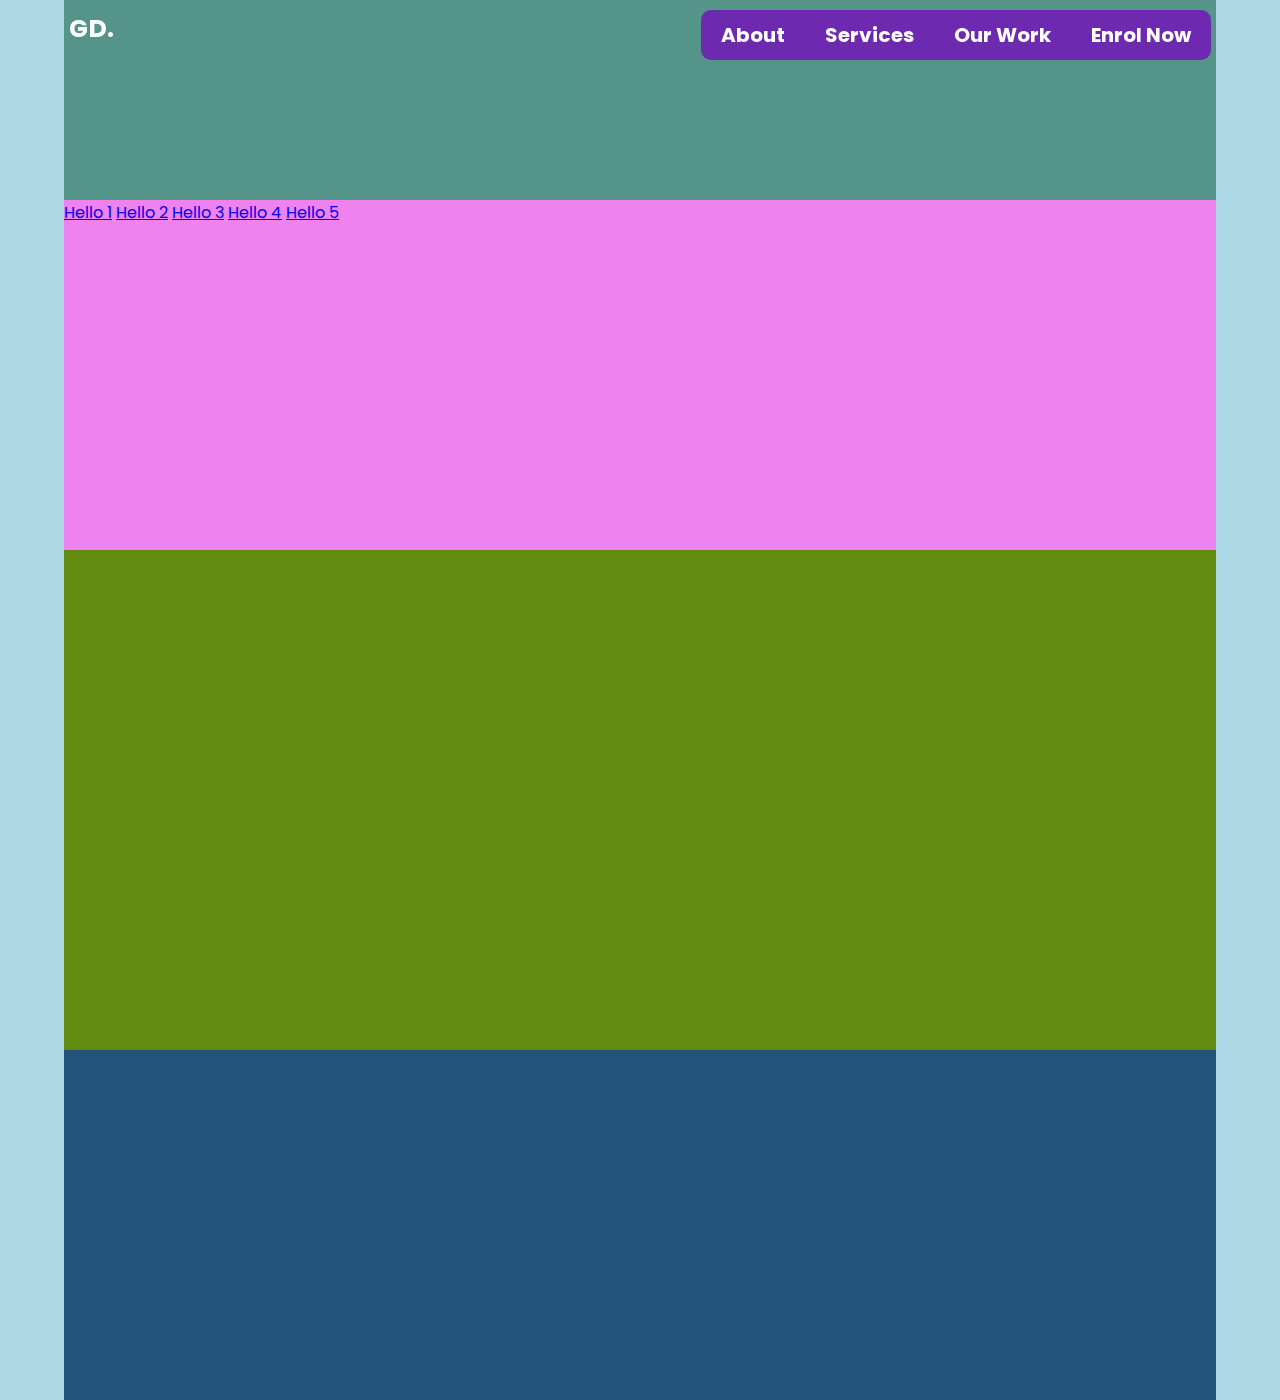
==== index.html @ 80cbcadd "menu comleted in mobile first approach" ====
<!DOCTYPE html>
<html lang="en">

<head>
    <meta charset="UTF-8">
    <meta name="viewport" content="width=device-width, initial-scale=1.0">
    <title>Mobile menubar</title>
    <link rel="stylesheet" href="https://cdnjs.cloudflare.com/ajax/libs/font-awesome/6.5.0/css/all.min.css"
        integrity="sha512-Avb2QiuDEEvB4bZJYdft2mNjVShBftLdPG8FJ0V7irTLQ8Uo0qcPxh4Plq7G5tGm0rU+1SPhVotteLpBERwTkw=="
        crossorigin="anonymous" referrerpolicy="no-referrer" />
    <link rel="preconnect" href="https://fonts.googleapis.com">
    <link rel="preconnect" href="https://fonts.gstatic.com" crossorigin>
    <link href="https://fonts.googleapis.com/css2?family=Poppins:wght@400;700&family=Raleway:wght@400;900&display=swap"
        rel="stylesheet">
    <link rel="stylesheet" href="asset/css/style.css">
</head>

<body>

    <section class="header">
        <div class="wrappar">

            <!-- desktop menu -->
            <nav class="desktop-menu ">
                <p>GD.</p>

                <ul>
                    <li><a href="#">About</a></li>
                    <li><a href="#">Services</a></li>
                    <li><a href="#">Our Work</a></li>
                    <li><a href="#">Enrol Now</a></li>
                </ul>
            </nav>

            <!-- mobile menu -->
            <nav class="mobile-menu">

                <div class="menu-wrappar">
                    <p>GD.</p>
                    <i id="hamburger" class="fa-solid fa-bars"></i>
                </div>

                <ul class="ul-list">
                    <li><i id="close" class="fa-solid fa-xmark"></i></li>
                    <li><a href="#">About</a></li>
                    <li><a href="#">Services</a></li>
                    <li><a href="#">Our Work</a></li>
                    <li><a href="#">Enrol Now</a></li>
                </ul>

            </nav>
            <!-- mobile menu end-->



        </div>
    </section>
    <section class="hero">
        <div class="wrappar">

            <a href="#">Hello 1</a>
            <a href="#">Hello 2</a>
            <a href="#">Hello 3</a>
            <a href="#">Hello 4</a>
            <a href="#">Hello 5</a>

        </div>
    </section>
    <section class="content">
        <div class="wrappar">

        </div>
    </section>
    <section class="footer">
        <div class="wrappar">

        </div>
    </section>

    <script src="asset/js/main.js"></script>
</body>

</html>
---- asset/css/style.css ----
:root {
    --black-color: #070917;
    --tomato-color: #DA722C;
    --light-green-color: #057ADA;
    --smoky-white-color: #E8F7FB;
    --dark-green-color: #023047;
    --light-gray-color: #6F7DFB;
}

*,
*::after,
*::before {
    margin: 0;
    padding: 0;
    box-sizing: border-box;
}


body {
    background: lightblue;
    font-family: 'Poppins', sans-serif;
}

.wrappar {
    height: 200px;
    width: 90%;
    max-width: 1200px;
    margin: 0 auto;
}

.header .wrappar {
    background-color: rgb(84, 148, 137);
}

/* mobile menubar start */

.header .mobile-menu .menu-wrappar {
    display: flex;
    align-items: center;
    justify-content: space-between;
    padding: 0.625rem;
    background-color: black;
    color: #fff;
    margin-top: 0px;

    position: fixed;
    top: 0;
    width: 90%;

    transition: all .5s ease;
    margin-top: 7px;
}

.header .mobile-menu .menu-wrappar.scroll {
    padding: 1.563rem;
    margin-top: 0;
}

.header .mobile-menu .menu-wrappar p {
    color: #FFF;
    font-family: 'Raleway', sans-serif;
    font-size: 2.25rem;
    font-weight: 900;
}

.header .mobile-menu .menu-wrappar i {
    font-size: 2.25rem;
}

.header .mobile-menu .ul-list {
    display: flex;
    flex-direction: column;
    gap: 1.5em;
    list-style: none;
    align-items: center;
    position: absolute;
    width: 100%;
    height: 100vh;
    background: var(--black-color);
    top: 0px;
    padding-top: 30px;
    left: -100%;
    font-size: 1.5rem;
    z-index: 101;
    transition: all .5s linear;
}

.header .mobile-menu .ul-list a {
    text-decoration: none;
    display: inline-block;
    color: #FFF;
    font-weight: bold;
}

.header .mobile-menu .ul-list li:first-child {
    width: 100%;
    color: #FFF;
    font-size: 2.18rem;
    text-align: end;
    padding-right: 1.5em;
    margin-bottom: 2.5em;
}

.header .mobile-menu .ul-list li:last-child {
    background-color: var(--tomato-color);
    padding: 0.75em 1.4em;
    border-radius: 1.5em;
}

/* mobile menubar end */

/* desktop menubar start*/

.header .desktop-menu {
    display: none;
}


/* desktop menubar end */



/* hero */

.hero .wrappar {
    background-color: violet;
    height: 350px;
}

.content .wrappar {
    background-color: rgb(98, 141, 17);
    height: 500px;
}


.footer .wrappar {
    background-color: rgb(34, 83, 122);
    height: 350px;
}

@media(min-width: 1050px) {
    .header .mobile-menu {
        display: none;
    }

    .header .desktop-menu {
        display: inline-block;
    }

    .header .desktop-menu {
        display: flex;
        justify-content: space-between;
        position: fixed;
        width: 90%;
        max-width: 1200px;
        top: 10px;
        padding: 0px 5px;
        transition: all 0.9s ease;
    }

    .header .desktop-menu.scroll {
        background-color: black;
        padding: 10px 15px;
        z-index: 100;
        top: 0;
    }

    .header .mobile-menu.scroll {
        background-color: black;
        padding: 10px 15px;
        z-index: 100;
        top: 0;
    }

    .header .desktop-menu p {
        color: white;
        font-size: 25px;
        font-weight: bolder;
    }


    .header .desktop-menu p span {
        color: rgb(223, 168, 132);
    }

    .header .desktop-menu ul {
        list-style: none;
        display: flex;
    }

    .header .desktop-menu ul li a {
        color: white;
        text-decoration: none;
        font-size: 20px;
        font-weight: bold;
        padding: 10px 20px;
        background-color: rgb(109, 42, 177);
        display: inline-block;
        transition: all .5s linear;
    }

    .header .desktop-menu ul li:first-child a {
        border-radius: 10px 0 0 10px;
    }

    .header .desktop-menu ul li:last-child a {
        border-radius: 0 10px 10px 0;
    }

    .header .desktop-menu ul li a:hover {
        background-color: rgb(140, 93, 187);
        color: #f1e8e8;
    }

}
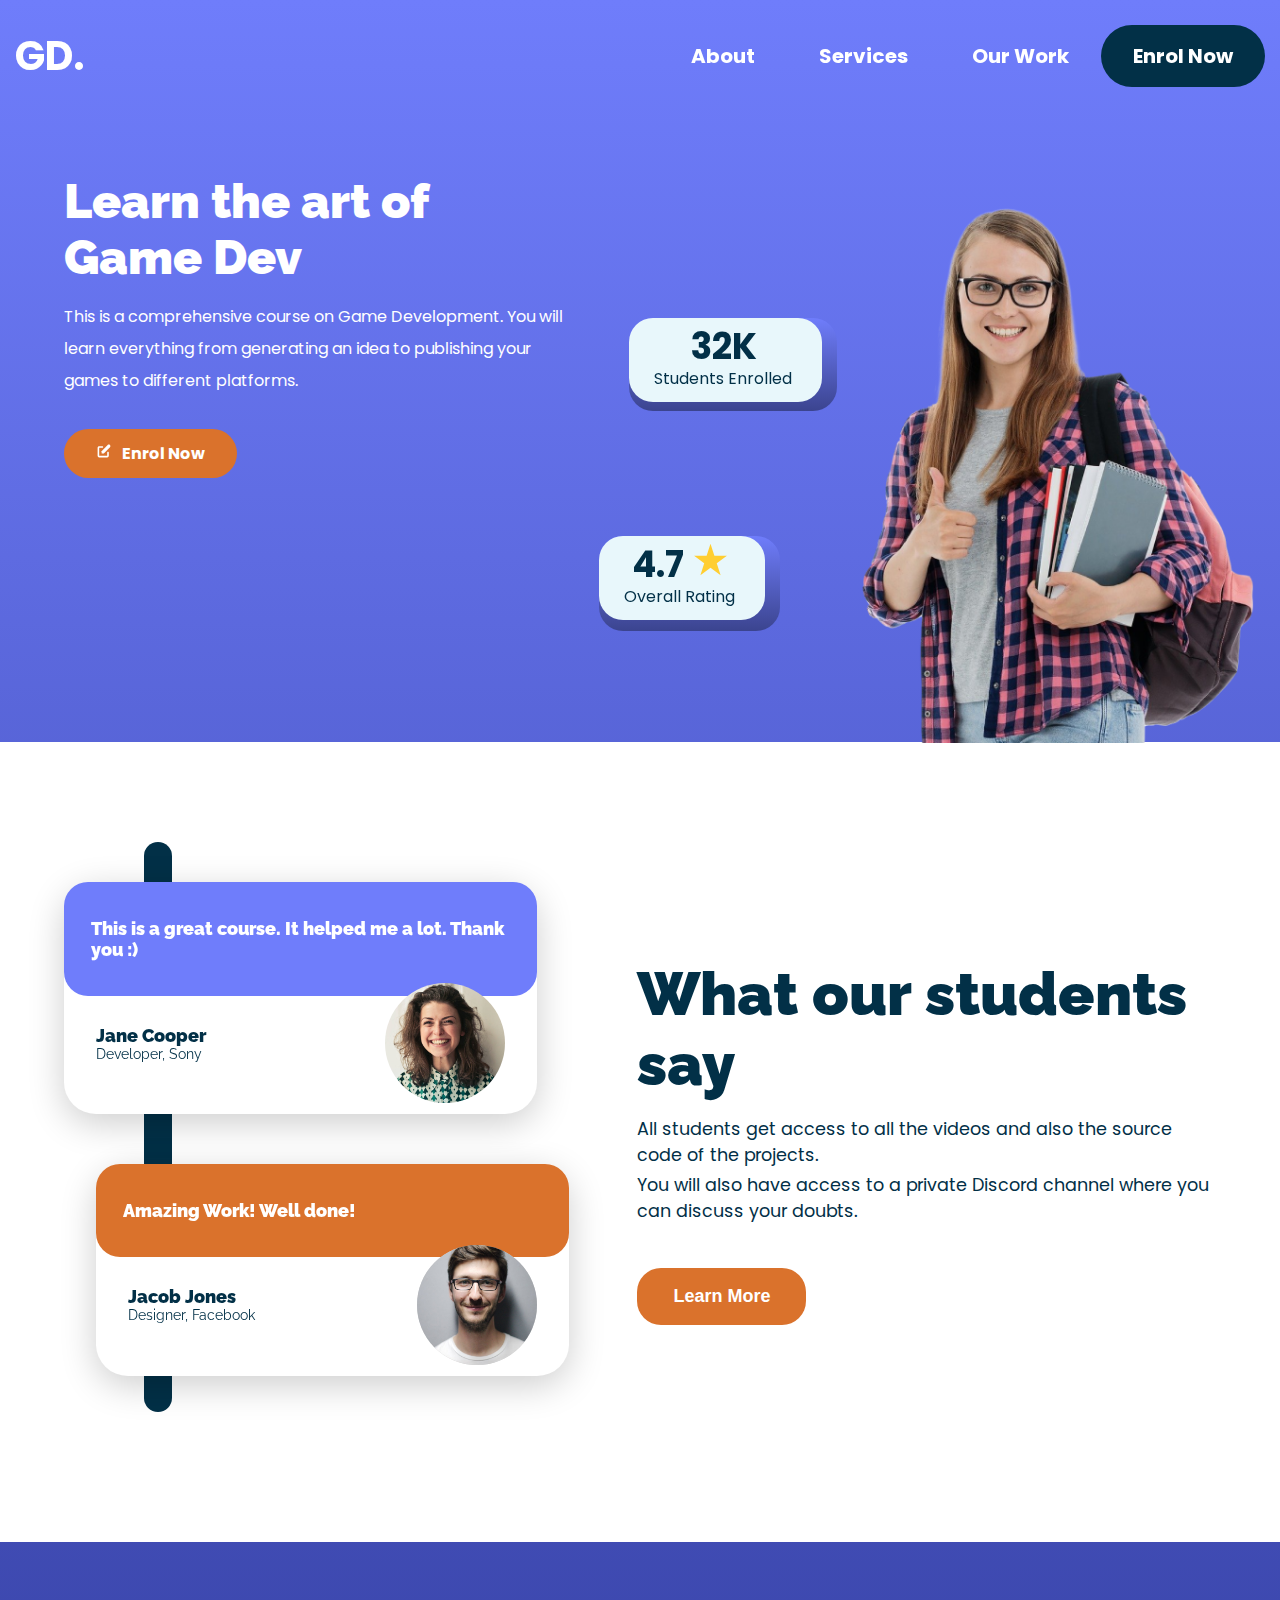
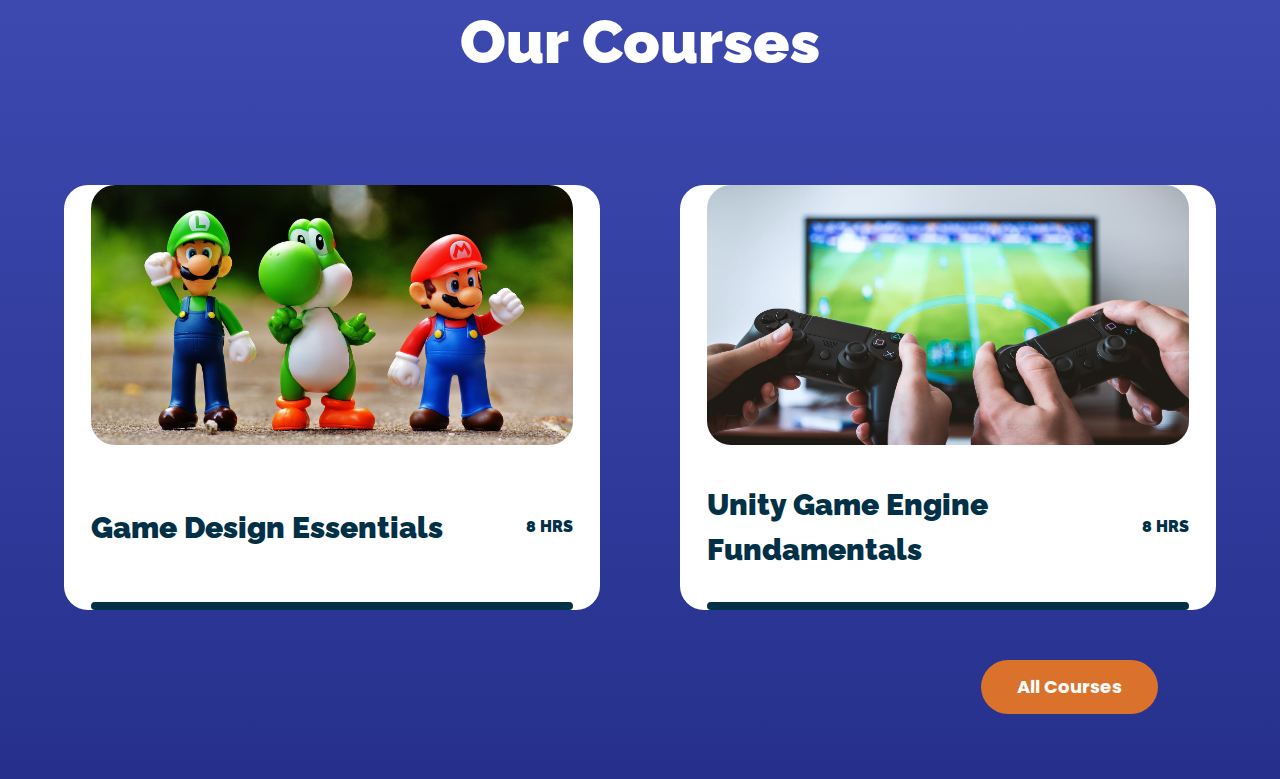
==== commit 6580bbdd: "completed on 17th january till ourservices" ====
--- a/index.html
+++ b/index.html
@@ -21,15 +21,17 @@
         <div class="wrappar">
 
             <!-- desktop menu -->
-            <nav class="desktop-menu ">
-                <p>GD.</p>
-
-                <ul>
-                    <li><a href="#">About</a></li>
-                    <li><a href="#">Services</a></li>
-                    <li><a href="#">Our Work</a></li>
-                    <li><a href="#">Enrol Now</a></li>
-                </ul>
+            <nav class="desktop-menu">
+                <div class="menu-container">
+                    <p>GD.</p>
+
+                    <ul>
+                        <li><a href="#">About</a></li>
+                        <li><a href="#">Services</a></li>
+                        <li><a href="#">Our Work</a></li>
+                        <li><a href="#">Enrol Now</a></li>
+                    </ul>
+                </div>
             </nav>
 
             <!-- mobile menu -->
@@ -51,31 +53,156 @@
             </nav>
             <!-- mobile menu end-->
 
+            <div class="header-content">
+                <div class="top-content">
+                    <h1>Learn the art of
+                        Game Dev</h1>
+                    <p>
+                        This is a comprehensive course on Game Development. You will learn everything from generating an
+                        idea to publishing your games to different platforms.
+                    </p>
+
+                    <a class="btn btn-tomato enrol-icon" href="#">Enrol Now</a>
+                </div>
+                <div class="bottom-content">
+                    <div class="card-container">
+
+                        <div class="card">
+                            <div class="content enroll">
+                                <h3>32K</h3>
+                                <p>Students Enrolled</p>
+                                <div></div>
+                            </div>
+
+                            <div class="bg"></div>
+                        </div>
+
+                        <div class="card">
+                            <div class="content rating">
+                                <h3 class="rating">4.7</h3>
+                                <p>Overall Rating</p>
+                            </div>
+
+                            <div class="bg"></div>
+                        </div>
+                    </div>
+
+                    <div class="right">
+                        <img src="asset/images/hero/hero-image 1.png" alt="">
+                    </div>
+                </div>
+            </div>
 
 
         </div>
     </section>
-    <section class="hero">
+
+    <section class="feedback">
         <div class="wrappar">
 
-            <a href="#">Hello 1</a>
-            <a href="#">Hello 2</a>
-            <a href="#">Hello 3</a>
-            <a href="#">Hello 4</a>
-            <a href="#">Hello 5</a>
+            <div class="feedback-top">
+                <h1>What our students say</h1>
+                <p class="p-top">All students get access to all the videos and also the source code of the projects.</p>
+                <p class="p-bottom"> You will also have access to a private Discord channel where you can discuss your
+                    doubts.</p>
+
+                <div class="btn-container desktop">
+                    <button>Learn More </button>
+                </div>
+            </div>
+
+            <div class="feedback-bottom">
+
+                <div class="card-container">
+
+                    <div class="single-card">
+                        <div class="single-card-top">
+                            <h2 class="bg-blue">This is a great course. It helped me a lot. Thank you :)</h2>
+                        </div>
+                        <div class="single-card-bottom">
+                            <div class="card-name-container">
+                                <p class="name">Jane Cooper</p>
+                                <p class="designation">Developer, Sony</p>
+                            </div>
+                            <img src="asset/images/card1.jpeg" alt="">
+                        </div>
+
+                    </div>
+
+                    <div class="single-card">
+                        <div class="single-card-top">
+                            <h2 class="bg-tomato">Amazing Work! Well done!</h2>
+                        </div>
+                        <div class="single-card-bottom">
+                            <div class="card-name-container">
+                                <p class="name">Jacob Jones</p>
+                                <p class="designation">Designer, Facebook</p>
+                            </div>
+                            <img src="asset/images/card2.jpeg" alt="">
+                        </div>
+
+                    </div>
+
+                </div>
+
+                <div class="vertiacl-line"></div>
+
+            </div>
+
+            <div class="btn-container mobile">
+                <button>Learn More</button>
+            </div>
 
         </div>
     </section>
-    <section class="content">
-        <div class="wrappar">
-
+
+    <section class="our-courses">
+        <div class="our-course-wrapper">
+            <h1>Our Courses</h1>
+
+            <div class="single-course-container">
+
+                <div class="single-course">
+                    <div class="wrappar">
+                        <div class="img-container">
+                            <img src="asset/images/our-course-1.jpeg" alt="course-img">
+                        </div>
+                        <div class="text-container">
+                            <h2>Game Design Essentials</h2>
+                            <p><i class="fa-solid fa-clock">&nbsp;&nbsp;</i>8 HRS</p>
+                        </div>
+                        <div class="horizontal-line"></div>
+                    </div>
+                </div>
+
+                <div class="single-course">
+                    <div class="wrappar">
+                        <div class="img-container">
+                            <img src="asset/images/our-course-2.jpeg" alt="course-img">
+                        </div>
+                        <div class="text-container">
+                            <h2>Unity Game Engine
+                                Fundamentals</h2>
+                            <p><i class="fa-solid fa-clock">&nbsp;&nbsp;</i>8 HRS</p>
+                        </div>
+                        <div class="horizontal-line"></div>
+                    </div>
+                </div>
+
+            </div>
+
+            <div class="btn-wrapper">
+                <a href="#">All Courses</a>
+            </div>
         </div>
     </section>
+
+    <!--
     <section class="footer">
         <div class="wrappar">
 
         </div>
-    </section>
+    </section> -->
 
     <script src="asset/js/main.js"></script>
 </body>
--- a/asset/css/style.css
+++ b/asset/css/style.css
@@ -15,21 +15,31 @@
     box-sizing: border-box;
 }
 
+.btn {
+    padding: 0.75em 2em;
+    text-decoration: none;
+    color: #FFF;
+    font-size: 1rem;
+    font-weight: 700;
+    border-radius: 2em;
+}
 
 body {
-    background: lightblue;
+    background: linear-gradient(180deg, #6F7DFB 0%, #26308C 100%);
     font-family: 'Poppins', sans-serif;
 }
 
 .wrappar {
-    height: 200px;
+    min-height: 200px;
     width: 90%;
     max-width: 1200px;
     margin: 0 auto;
-}
-
-.header .wrappar {
-    background-color: rgb(84, 148, 137);
+
+}
+
+.header {
+    position: relative;
+    margin-bottom: -8px;
 }
 
 /* mobile menubar start */
@@ -38,15 +48,13 @@
     display: flex;
     align-items: center;
     justify-content: space-between;
-    padding: 0.625rem;
-    background-color: black;
+    padding: 1.625rem;
     color: #fff;
     margin-top: 0px;
-
     position: fixed;
     top: 0;
-    width: 90%;
-
+    left: 0;
+    width: 100%;
     transition: all .5s ease;
     margin-top: 7px;
 }
@@ -54,6 +62,9 @@
 .header .mobile-menu .menu-wrappar.scroll {
     padding: 1.563rem;
     margin-top: 0;
+    z-index: 100;
+    /* background: linear-gradient(180deg, #6F7DFB 0%, #26308C 100%); */
+    background-color: black;
 }
 
 .header .mobile-menu .menu-wrappar p {
@@ -78,6 +89,7 @@
     height: 100vh;
     background: var(--black-color);
     top: 0px;
+
     padding-top: 30px;
     left: -100%;
     font-size: 1.5rem;
@@ -85,6 +97,7 @@
     transition: all .5s linear;
 }
 
+
 .header .mobile-menu .ul-list a {
     text-decoration: none;
     display: inline-block;
@@ -115,18 +128,275 @@
     display: none;
 }
 
+/* header contet */
+.header .wrappar .header-content {
+    padding-top: 9.25em;
+}
 
 /* desktop menubar end */
 
-
-
-/* hero */
-
-.hero .wrappar {
-    background-color: violet;
-    height: 350px;
-}
-
+.header .header-content .top-content h1 {
+    color: #FFF;
+    font-family: 'Raleway', sans-serif;
+    font-size: 3rem;
+    font-weight: 900;
+    white-space: pre-line;
+}
+
+.header .header-content .top-content p {
+    color: #FFF;
+    font-size: 1rem;
+    font-weight: 400;
+    line-height: 200%;
+    margin-top: 1rem;
+    margin-bottom: 2rem;
+}
+
+.btn.btn-tomato {
+    background: var(--tomato-color);
+    display: flex;
+    width: max-content;
+    gap: 0.625em;
+    align-items: center;
+}
+
+.btn.enrol-icon::before {
+    content: url("../images/logo/enrol-icon.svg");
+}
+
+.header .header-content .bottom-content {
+    display: flex;
+    justify-content: space-between;
+    margin-top: 20px;
+    align-items: center;
+}
+
+.header .header-content .bottom-content .card-container {
+    display: flex;
+    flex-direction: column;
+    /* gap: 6rem;  */
+    gap: 2rem;
+    /* 3.5em */
+}
+
+.header .header-content .bottom-content .card {
+    position: relative;
+    height: 90px;
+}
+
+.header .header-content .bottom-content .card .content {
+    width: max-content;
+    background-color: var(--smoky-white-color);
+    padding: 0.375em 1.875em 0.813em 1.563em;
+    text-align: center;
+    border-radius: 1.5em;
+    position: absolute;
+    top: 0;
+    left: 0;
+    z-index: 2;
+}
+
+.header .header-content .bottom-content .card .bg {
+    position: absolute;
+    top: 0;
+    left: 0;
+    height: 81px;
+    width: 190px;
+    background: linear-gradient(180deg, #6F7DFB 0%, #3B448F 100%);
+    border-radius: 1.5em;
+    z-index: 1;
+}
+
+.header .header-content .bottom-content .card:last-child .bg {
+    width: 165px;
+    height: 90px;
+}
+
+.header .header-content .bottom-content h3 {
+    color: var(--dark-green-color);
+    font-size: 1.875rem;
+    font-weight: 700;
+    line-height: 125%;
+}
+
+.header .header-content .bottom-content h3.rating {
+    display: flex;
+    align-items: center;
+    gap: 0.25em;
+    justify-content: center;
+}
+
+.header .header-content .bottom-content h3.rating::after {
+    content: url("../images/logo/emojione_star.svg");
+}
+
+.header .header-content .bottom-content p {
+    color: var(--dark-green-color);
+    font-size: 0.875rem;
+    font-weight: 400;
+    line-height: 125%;
+}
+
+.header .header-content .bottom-content .right {
+    overflow: hidden;
+    transform: translateX(11px);
+}
+
+.header .header-content .bottom-content img {
+    height: 320px;
+    transform: translateX(10px);
+}
+
+
+/* feedback */
+
+.feedback {
+    background: #FFF;
+    padding-top: 100px;
+    padding-bottom: 100px;
+}
+
+.feedback .wrappar {
+    display: flex;
+    flex-direction: column;
+}
+
+
+.feedback .feedback-top h1 {
+    color: #023047;
+    font-family: 'Raleway', sans-serif;
+    font-size: 2.5rem;
+    font-weight: 900;
+}
+
+.feedback .feedback-top .p-top {
+    margin-top: 1em;
+    /* margin-bottom: 0.25em; */
+}
+
+.feedback .feedback-top p {
+    color: #023047;
+    font-weight: 400;
+    display: inline;
+}
+
+.feedback .feedback-top .p-bottom {
+    margin-bottom: 2.5em;
+}
+
+.feedback .feedback-bottom {
+    position: relative;
+    min-height: 600px;
+}
+
+
+.feedback .feedback-bottom .single-card {
+    border-radius: 2rem;
+    background: #FFF;
+    box-shadow: 0px 9px 36px 0px rgba(0, 0, 0, 0.20);
+}
+
+.feedback .feedback-bottom .single-card:first-child {
+    margin-bottom: 2.5em;
+}
+
+.feedback .feedback-bottom .single-card-top h2 {
+    color: #FFF;
+    padding: 2em 1.5em;
+    font-family: 'Raleway', sans-serif;
+    font-size: 1.125rem;
+    font-weight: 900;
+}
+
+.feedback .feedback-bottom .single-card-top h2.bg-blue {
+    border-radius: 24px;
+    background: #6F7DFB;
+}
+
+.feedback .feedback-bottom .single-card-top h2.bg-tomato {
+    border-radius: 24px;
+    background: #DA722C;
+}
+
+.feedback .feedback-bottom .single-card-bottom {
+    display: flex;
+    justify-content: space-between;
+    padding: 0.7em 2em;
+    align-items: center;
+    margin-top: -1.5rem;
+}
+
+.feedback .feedback-bottom .single-card-bottom .name {
+    color: #023047;
+    font-family: 'Raleway', sans-serif;
+    font-size: 1.125rem;
+    font-weight: 900;
+}
+
+.feedback .feedback-bottom .single-card-bottom .designation {
+    color: #023047;
+    font-family: 'Raleway', sans-serif;
+    font-size: 0.875rem;
+    font-weight: 400;
+}
+
+.feedback .feedback-bottom .single-card-bottom img {
+    height: 120px;
+    width: 120px;
+    border-radius: 120px;
+    background: url(<path-to-image>), lightgray 50% / cover no-repeat;
+    object-fit: cover;
+    object-position: center;
+}
+
+.feedback .feedback-bottom .card-container {
+    z-index: 10;
+    position: absolute;
+    top: 40px;
+    left: 0;
+    width: 100%;
+    max-width: 934px;
+}
+
+.feedback .feedback-bottom .vertiacl-line {
+    height: 550px;
+    width: 28px;
+    border-radius: 24px;
+    background: #023047;
+    position: absolute;
+    top: 0;
+    left: 80px;
+    z-index: 1;
+}
+
+.feedback .wrappar .btn-container.desktop {
+    display: flex;
+    justify-content: end;
+    margin-top: 0;
+    display: none;
+}
+
+.feedback .wrappar .btn-container.mobile {
+    display: flex;
+    justify-content: end;
+    margin-top: 0;
+    display: inline-block;
+}
+
+
+.feedback .wrappar button {
+    padding: 1em 2em;
+    border-radius: 24px;
+    background: #DA722C;
+    color: #FFF;
+    font-weight: 700;
+    border: none;
+    cursor: pointer;
+    font-size: 1.125rem;
+}
+
+/* feedback-end */
+/* 
 .content .wrappar {
     background-color: rgb(98, 141, 17);
     height: 500px;
@@ -136,7 +406,179 @@
 .footer .wrappar {
     background-color: rgb(34, 83, 122);
     height: 350px;
-}
+    background-size: contain;
+    background-repeat: no-repeat;
+    background-position: center;
+} */
+
+/* our-courses */
+
+.our-courses {
+    padding-top: 65px;
+    padding-bottom: 65px;
+}
+
+.our-courses .our-course-wrapper>h1 {
+    color: #FFF;
+    text-align: center;
+    font-family: 'Raleway', sans-serif;
+    font-size: 1.875rem;
+    font-weight: 900;
+    margin-bottom: 1.8em;
+}
+
+.our-courses .single-course-container {
+    display: flex;
+    flex-direction: column;
+    gap: 5em;
+}
+
+.our-courses .single-course {
+    border-radius: 24px;
+    background: #FFF;
+}
+
+/* .our-courses .single-course .single-course-wrappar {
+    width: 90%;
+    max-width: 1200px;
+    margin: 0 auto;
+    background-color: red;
+} */
+
+.our-courses .single-course .img-container img {
+    max-width: 100%;
+    border-radius: 24px;
+    object-fit: cover;
+    object-position: center;
+}
+
+.our-courses .single-course .text-container {
+    display: flex;
+    align-items: center;
+    justify-content: space-between;
+    margin: 30px 0;
+}
+
+.our-courses .single-course .text-container h2 {
+    color: #023047;
+    font-family: 'Raleway', sans-serif;
+    font-size: 1.5rem;
+    font-weight: 900;
+    line-height: 150%;
+    white-space: pre-line;
+}
+
+.our-courses .single-course .text-container p {
+    color: #023047;
+    font-family: 'Raleway', sans-serif;
+    font-weight: 900;
+    line-height: 150%;
+    white-space: nowrap;
+}
+
+.our-courses .single-course .wrappar .horizontal-line {
+    height: 8px;
+    border-radius: 24px;
+    background: #023047;
+}
+
+.our-courses .btn-wrapper {
+    width: 90%;
+    max-width: 1200px;
+    margin: 3.12em auto 0;
+    display: grid;
+}
+
+.our-courses .btn-wrapper a {
+    color: #FFF;
+    font-weight: 700;
+    text-decoration: none;
+    padding: 0.75em 2em;
+    border-radius: 2em;
+    background: #DA722C;
+    justify-self: end;
+    font-size: 1rem;
+}
+
+
+
+@media(min-width: 450px) {
+    .header .header-content .bottom-content img {
+        height: 480px;
+        transform: translateX(10px);
+    }
+
+}
+
+@media(min-width: 720px) {
+
+    .header .header-content .bottom-content {
+        transform: translateX(22px);
+    }
+
+    .header .header-content .bottom-content .card-container {
+        transform: translateX(15px);
+    }
+
+    .header .header-content .bottom-content img {
+        height: 500px;
+        transform: translateX(17px);
+    }
+
+    .our-courses .our-course-wrapper {
+        width: 90%;
+        max-width: 1200px;
+        margin: 0 auto;
+    }
+
+    .our-courses .our-course-wrapper>h1 {
+        font-size: 2.5rem;
+    }
+
+    .our-courses .single-course .text-container h2 {
+        font-size: 1.875rem;
+    }
+
+    .our-courses .single-course .text-container p {
+        font-size: 1rem;
+    }
+}
+
+@media(min-width: 820px) {
+
+    .header .header-content .bottom-content .card-container {
+        transform: translateX(25px);
+    }
+
+    .header .header-content .bottom-content .card .bg {
+        height: 93px;
+        width: 208px;
+    }
+
+    .header .header-content .bottom-content .card:last-child .bg {
+        width: 181px;
+        height: 95px;
+    }
+
+    .header .header-content .bottom-content h3 {
+        font-size: 2.25rem;
+    }
+
+    .header .header-content .bottom-content p {
+        font-size: 1rem;
+    }
+
+    .header .header-content .bottom-content .right {
+        transform: translateX(17px);
+    }
+
+    .header .header-content .bottom-content img {
+        height: 550px;
+        transform: translateX(17px);
+    }
+
+}
+
 
 @media(min-width: 1050px) {
     .header .mobile-menu {
@@ -147,34 +589,30 @@
         display: inline-block;
     }
 
-    .header .desktop-menu {
+    .header .desktop-menu .menu-container {
         display: flex;
         justify-content: space-between;
+        align-items: center;
         position: fixed;
-        width: 90%;
-        max-width: 1200px;
+        width: 100%;
         top: 10px;
-        padding: 0px 5px;
+        left: 0;
+        padding: 0px 15px;
         transition: all 0.9s ease;
     }
 
-    .header .desktop-menu.scroll {
-        background-color: black;
-        padding: 10px 15px;
+    .header .desktop-menu .menu-container.scroll {
+        background-color: #000;
+        padding: 10px 35px;
         z-index: 100;
         top: 0;
     }
 
-    .header .mobile-menu.scroll {
-        background-color: black;
-        padding: 10px 15px;
-        z-index: 100;
-        top: 0;
-    }
 
     .header .desktop-menu p {
         color: white;
-        font-size: 25px;
+        padding: 1rem 0rem;
+        font-size: 2.5rem;
         font-weight: bolder;
     }
 
@@ -193,18 +631,17 @@
         text-decoration: none;
         font-size: 20px;
         font-weight: bold;
-        padding: 10px 20px;
-        background-color: rgb(109, 42, 177);
+        padding: 1rem 2rem;
+        background-color: transparent;
         display: inline-block;
         transition: all .5s linear;
-    }
-
-    .header .desktop-menu ul li:first-child a {
-        border-radius: 10px 0 0 10px;
-    }
-
-    .header .desktop-menu ul li:last-child a {
-        border-radius: 0 10px 10px 0;
+        border-radius: 2rem;
+    }
+
+
+    .header .desktop-menu ul li:last-child {
+        border-radius: 2rem;
+        background: #023047;
     }
 
     .header .desktop-menu ul li a:hover {
@@ -212,4 +649,125 @@
         color: #f1e8e8;
     }
 
+    .header .wrappar .header-content {
+        display: flex;
+    }
+
+    .header .header-content .bottom-content .card-container {
+        gap: 8rem;
+    }
+
+    .header .wrappar .header-content .top-content {
+        width: 40%;
+    }
+
+    .header .wrappar .header-content .bottom-content {
+        width: 60%;
+    }
+
+    .header .header-content .bottom-content .card:last-child {
+        margin-left: -30px;
+    }
+
+    /* new code for feedback */
+
+    .feedback .wrappar .btn-container.mobile {
+        display: none;
+    }
+
+    .feedback .wrappar .btn-container.desktop {
+        display: inline-block;
+        margin-top: 0;
+    }
+
+    .feedback .wrappar {
+        flex-direction: row;
+        gap: 100px;
+        align-items: center;
+    }
+
+    .feedback .feedback-top {
+        order: 2;
+        width: 55%;
+    }
+
+    .feedback .wrappar .feedback-bottom {
+        order: 1;
+        width: 45%;
+    }
+
+    .feedback .feedback-top h1 {
+        font-size: 3.75rem;
+    }
+
+    .feedback .feedback-top p {
+        display: block;
+        font-size: 1.1rem;
+    }
+
+    .feedback .feedback-top p.p-top {
+        margin-bottom: 0.25em;
+    }
+
+    .feedback .feedback-bottom .vertiacl-line {
+        height: 570px;
+    }
+
+
+    .feedback .feedback-bottom .single-card:first-child {
+        margin-bottom: 3.125em;
+    }
+
+
+    .feedback .feedback-bottom .single-card:last-child {
+        transform: translateX(2rem);
+    }
+
+    .our-courses .single-course-container {
+        flex-direction: row;
+    }
+
+    .our-courses .single-course .wrappar {
+        height: 100%;
+    }
+
+    .our-courses .single-course {
+        width: 50%;
+    }
+
+    .our-courses .single-course .img-container img {
+        height: 260px;
+        width: 100%;
+    }
+
+    .our-courses .our-course-wrapper>h1 {
+        font-size: 3.75rem;
+    }
+
+    .our-courses .btn-wrapper a {
+        font-size: 1.125rem;
+    }
+
+    
+
+}
+
+@media(min-width: 1100px) {
+
+    .header .wrappar .header-content {
+        display: flex;
+    }
+
+    .header .wrappar .header-content .top-content {
+        width: 45%;
+    }
+
+    .header .wrappar .header-content .bottom-content {
+        width: 55%;
+    }
+
+    .our-courses .single-course .text-container {
+        height: 90px;
+    }
+
 }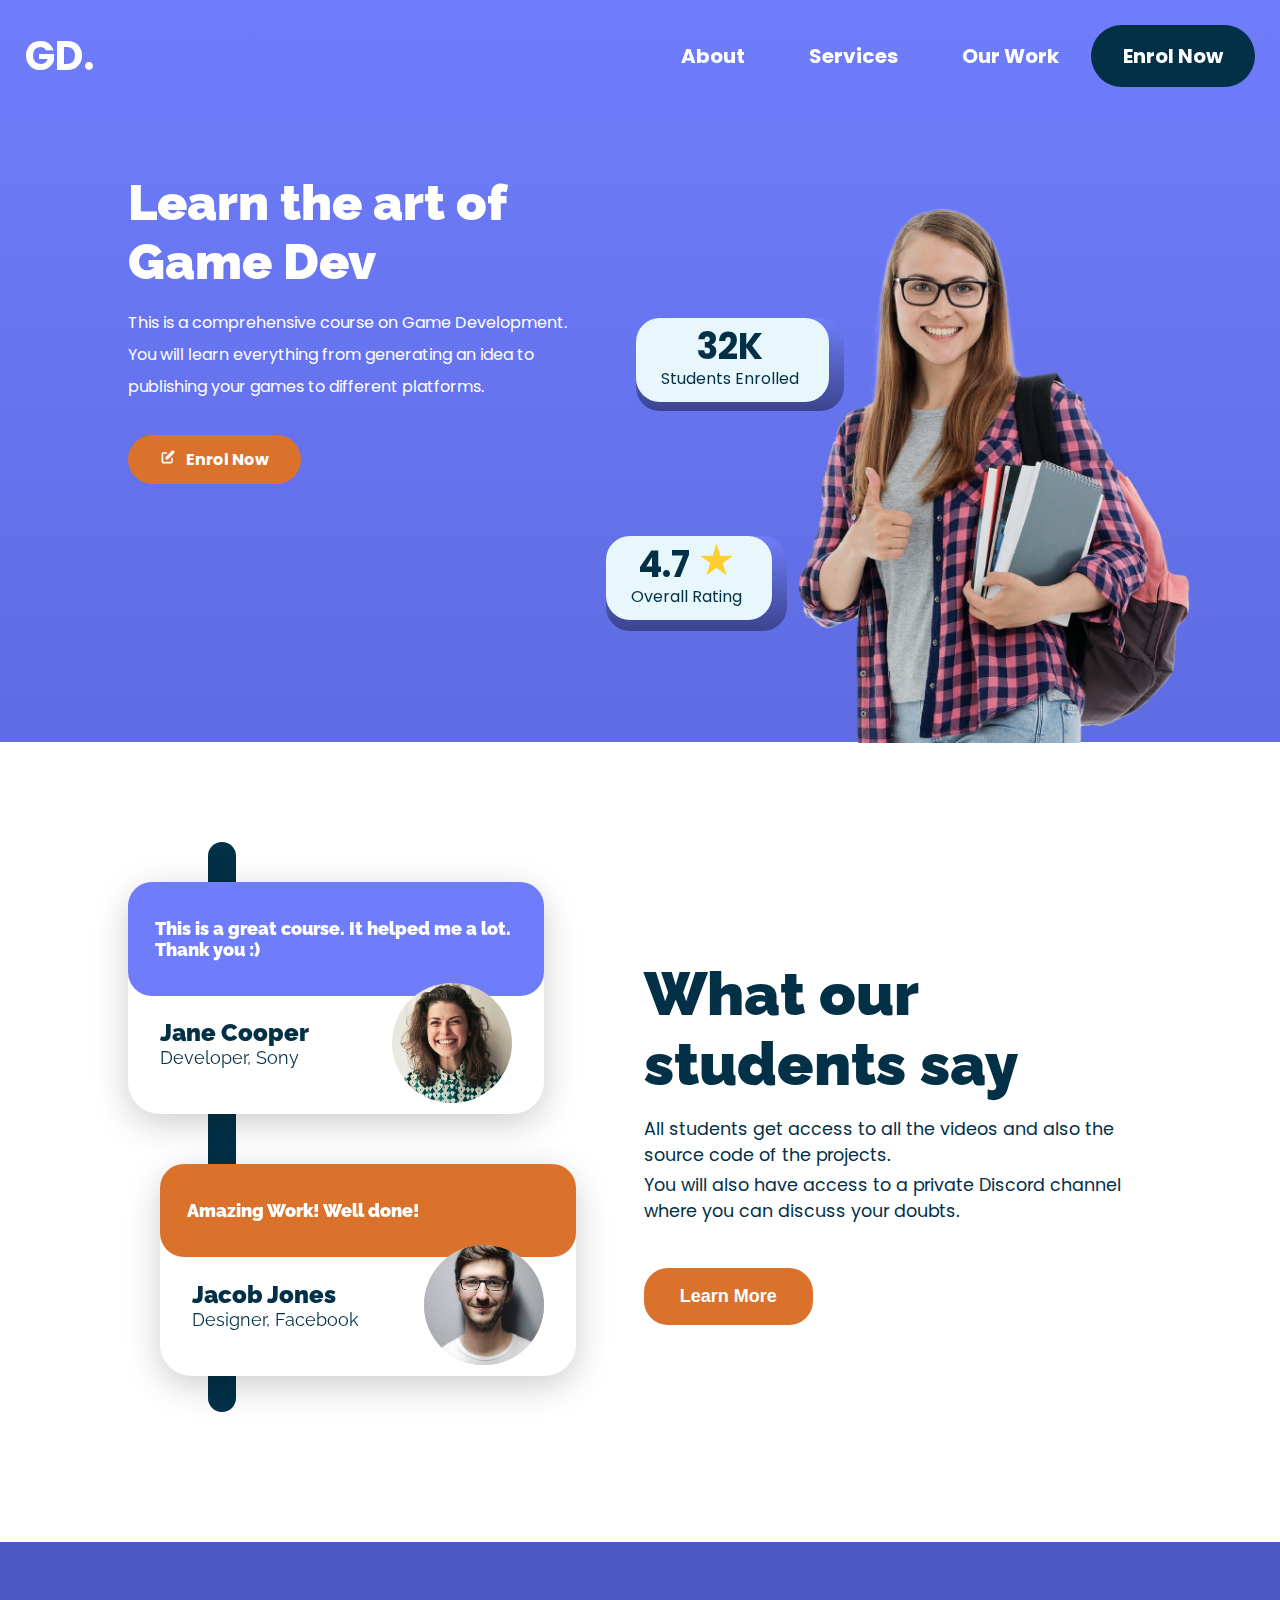
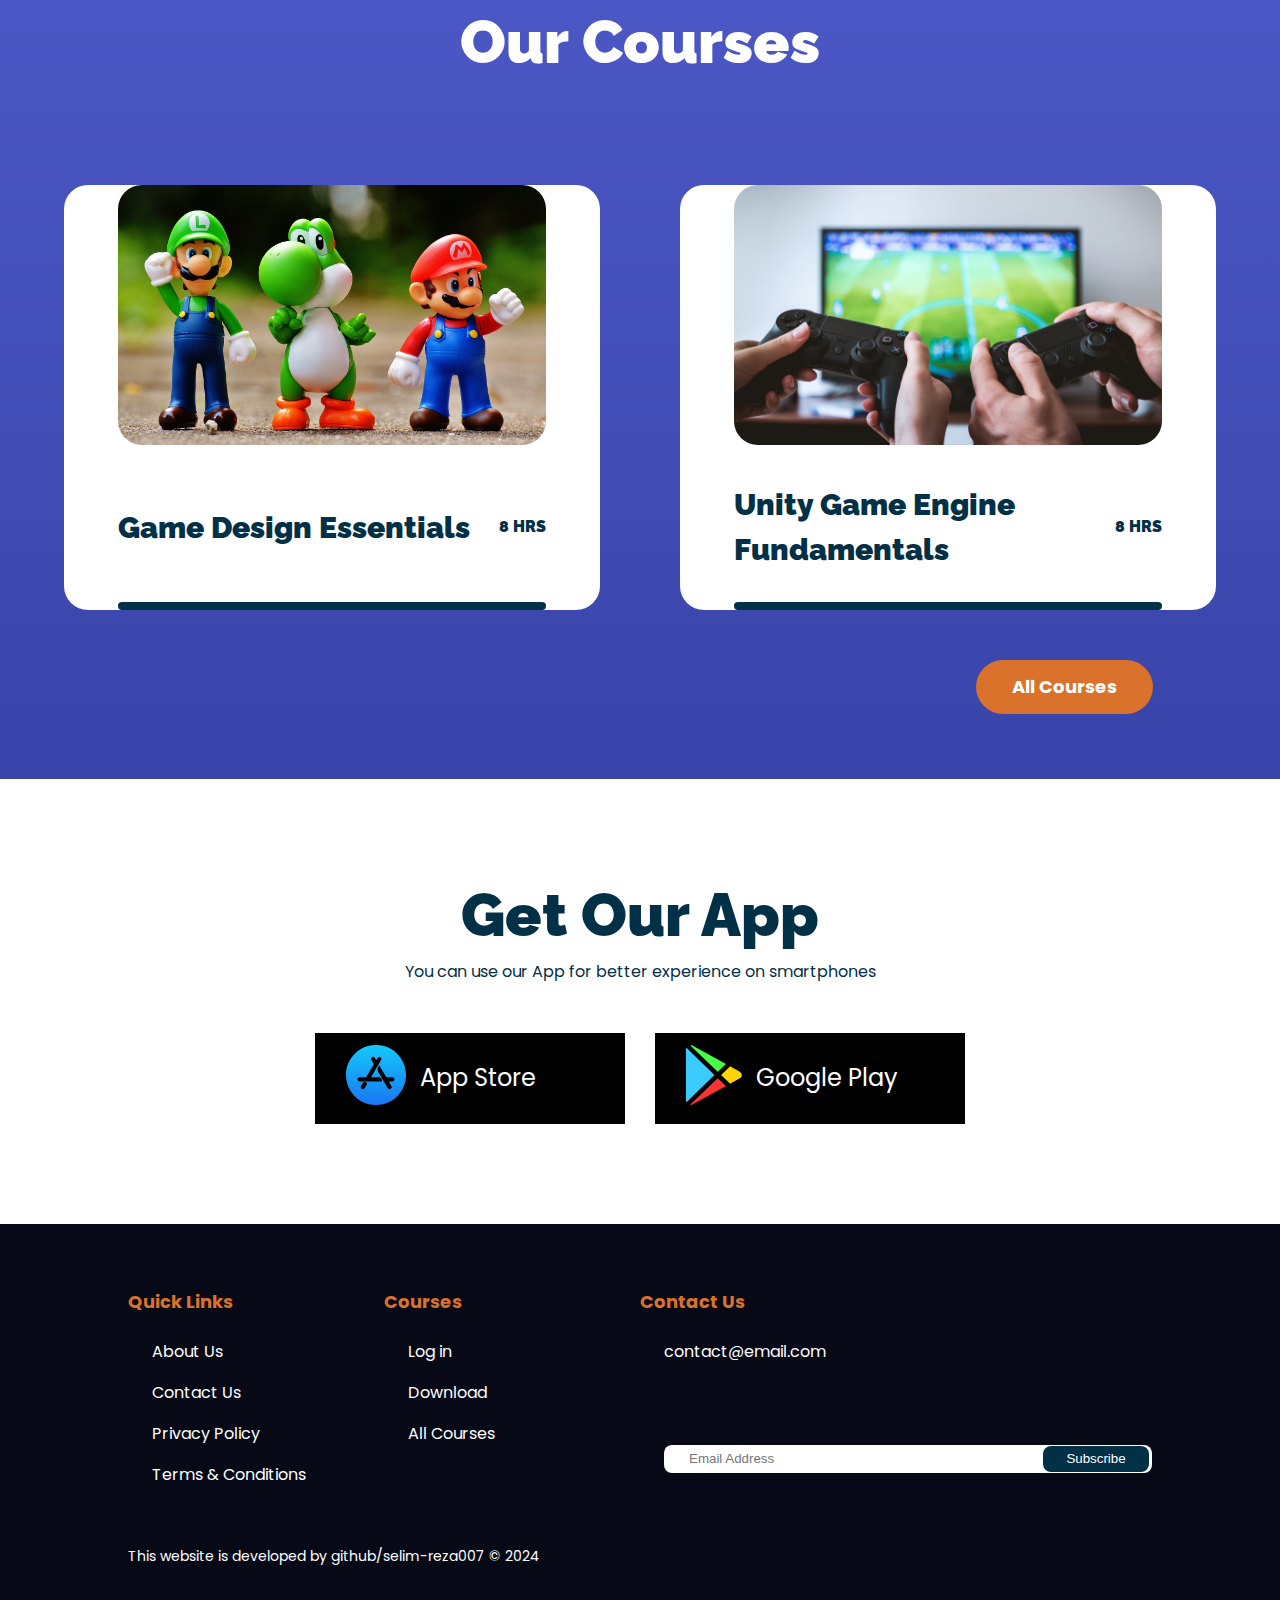
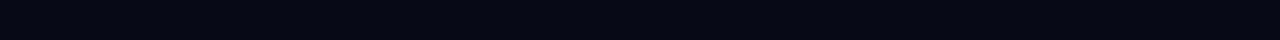
==== commit b98e6e67: "before deploy on netlify" ====
--- a/index.html
+++ b/index.html
@@ -117,7 +117,8 @@
 
                     <div class="single-card">
                         <div class="single-card-top">
-                            <h2 class="bg-blue">This is a great course. It helped me a lot. Thank you :)</h2>
+                            <h2 class="bg-blue">This is a great course. It helped
+                                me a lot. Thank you :)</h2>
                         </div>
                         <div class="single-card-bottom">
                             <div class="card-name-container">
@@ -168,7 +169,7 @@
                             <img src="asset/images/our-course-1.jpeg" alt="course-img">
                         </div>
                         <div class="text-container">
-                            <h2>Game Design Essentials</h2>
+                            <a href="#">Game Design Essentials</a>
                             <p><i class="fa-solid fa-clock">&nbsp;&nbsp;</i>8 HRS</p>
                         </div>
                         <div class="horizontal-line"></div>
@@ -181,8 +182,8 @@
                             <img src="asset/images/our-course-2.jpeg" alt="course-img">
                         </div>
                         <div class="text-container">
-                            <h2>Unity Game Engine
-                                Fundamentals</h2>
+                            <a href="#">Unity Game Engine
+                                Fundamentals</a>
                             <p><i class="fa-solid fa-clock">&nbsp;&nbsp;</i>8 HRS</p>
                         </div>
                         <div class="horizontal-line"></div>
@@ -197,12 +198,88 @@
         </div>
     </section>
 
-    <!--
+    <section class="get-our-app">
+        <div class="wrappar">
+            <div class="top-app">
+                <h2>Get Our App</h2>
+                <p>You can use our App for better experience on smartphones</p>
+            </div>
+            <div class="bottom-app">
+
+                <div class="bottom-app-container">
+                    <a href="#" class="single-link">
+                        <div class="logo-container">
+                            <img src="asset/images/logo/app-store.svg" alt="play store logo">
+                        </div>
+                        <h3>App Store</h3>
+                    </a>
+
+                    <a href="#" class="single-link">
+                        <div class="logo-container">
+                            <img src="asset/images/logo/google-play.svg" alt="google play logo">
+                        </div>
+                        <h3>Google Play</h3>
+                    </a>
+                </div>
+
+            </div>
+        </div>
+    </section>
+
     <section class="footer">
         <div class="wrappar">
 
-        </div>
-    </section> -->
+            <div class="link-section">
+
+                <div class="single-link-section one">
+                    <div class="title">
+                        <p>Quick Links</p>
+                    </div>
+                    <ul>
+                        <li><a href="#">About Us</a></li>
+                        <li><a href="#">Contact Us</a></li>
+                        <li><a href="#">Privacy Policy</a></li>
+                        <li><a href="#">Terms & Conditions</a></li>
+                    </ul>
+                </div>
+
+                <div class="single-link-section two">
+                    <div class="title">
+                        <p>Courses</p>
+                    </div>
+                    <ul>
+                        <li><a href="#">Log in</a></li>
+                        <li><a href="#">Download</a></li>
+                        <li><a href="#">All Courses</a></li>
+                    </ul>
+                </div>
+
+                <div class="single-link-section three">
+                    <div class="title">
+                        <p>Contact Us</p>
+                    </div>
+                    <div class="other-link">
+                        <div class="other-link-top">
+                            <p>contact@email.com</p>
+                            <div class="icon-container">
+                                <a href="#"><i class="fa-brands fa-facebook"></i></a>
+                                <a href="#"><i class="fa-brands fa-instagram"></i></a>
+                            </div>
+                        </div>
+                        <div class="other-link-bottom">
+                            <form action="#">
+                                <input type="email" placeholder="Email Address" />
+                                <button>Subscribe</button>
+                            </form>
+                        </div>
+                    </div>
+                </div>
+
+            </div>
+
+            <div class="footer-text">This website is developed by github/selim-reza007 © 2024</div>
+        </div>
+    </section>
 
     <script src="asset/js/main.js"></script>
 </body>
--- a/asset/css/style.css
+++ b/asset/css/style.css
@@ -34,7 +34,6 @@
     width: 90%;
     max-width: 1200px;
     margin: 0 auto;
-
 }
 
 .header {
@@ -359,7 +358,7 @@
 }
 
 .feedback .feedback-bottom .vertiacl-line {
-    height: 550px;
+    height: 575px;
     width: 28px;
     border-radius: 24px;
     background: #023047;
@@ -396,20 +395,6 @@
 }
 
 /* feedback-end */
-/* 
-.content .wrappar {
-    background-color: rgb(98, 141, 17);
-    height: 500px;
-}
-
-
-.footer .wrappar {
-    background-color: rgb(34, 83, 122);
-    height: 350px;
-    background-size: contain;
-    background-repeat: no-repeat;
-    background-position: center;
-} */
 
 /* our-courses */
 
@@ -438,13 +423,6 @@
     background: #FFF;
 }
 
-/* .our-courses .single-course .single-course-wrappar {
-    width: 90%;
-    max-width: 1200px;
-    margin: 0 auto;
-    background-color: red;
-} */
-
 .our-courses .single-course .img-container img {
     max-width: 100%;
     border-radius: 24px;
@@ -459,13 +437,14 @@
     margin: 30px 0;
 }
 
-.our-courses .single-course .text-container h2 {
+.our-courses .single-course .text-container a {
     color: #023047;
     font-family: 'Raleway', sans-serif;
     font-size: 1.5rem;
     font-weight: 900;
     line-height: 150%;
     white-space: pre-line;
+    text-decoration: none;
 }
 
 .our-courses .single-course .text-container p {
@@ -500,7 +479,156 @@
     font-size: 1rem;
 }
 
-
+.get-our-app {
+    background-color: white;
+    padding-top: 6.25em;
+    padding-bottom: 6.25em;
+}
+
+
+.get-our-app .top-app h2 {
+    color: #023047;
+    text-align: center;
+    font-family: 'Raleway', sans-serif;
+    font-size: 1.875rem;
+    font-weight: 900;
+    line-height: 120%;
+}
+
+.get-our-app .top-app p {
+    color: #023047;
+    text-align: center;
+    font-weight: 400;
+    line-height: 200%;
+    margin-top: 0.62em;
+}
+
+.get-our-app .bottom-app {
+    margin-top: 1.06em;
+}
+
+.get-our-app .bottom-app .bottom-app-container {
+    display: flex;
+    flex-direction: column;
+    gap: 1.62em;
+    align-items: center;
+
+}
+
+.get-our-app .bottom-app .single-link {
+    background: #000;
+    color: #fff;
+    display: flex;
+    align-items: center;
+    gap: 0.88em;
+    padding: 0.75em 1.94em;
+    width: 310px;
+    text-decoration: none;
+}
+
+.get-our-app .bottom-app .single-link h3 {
+    text-align: center;
+    font-size: 1.5rem;
+    font-weight: 400;
+    line-height: 200%;
+}
+
+/* our courses end */
+
+/* footer */
+.footer {
+    background: #070917;
+    padding-top: 3.75em;
+    padding-bottom: 4.375em;
+}
+
+.footer .wrappar .link-section {
+    display: grid;
+    justify-content: center;
+    text-align: center;
+    row-gap: 2.5em;
+}
+
+.footer .single-link-section .title p {
+    color: #DA722C;
+    font-size: 1.125rem;
+    font-weight: 700;
+    line-height: 200%;
+    margin-bottom: 0.875em;
+}
+
+.footer .single-link-section ul {
+    list-style: none;
+}
+
+.footer .single-link-section ul li {
+    margin-bottom: 0.563em;
+}
+
+.footer .single-link-section ul a,
+.footer .single-link-section.three .other-link-top p {
+    text-decoration: none;
+    color: #FFF;
+    font-size: 1rem;
+    font-weight: 400;
+    line-height: 200%;
+}
+
+.footer .single-link-section.three .other-link-top .icon-container {
+    margin-top: 1em;
+}
+
+.footer .single-link-section.three .other-link-top .icon-container a i {
+    color: #fff;
+    font-size: 1.5rem;
+}
+
+.footer .single-link-section.three .other-link-top .icon-container a:first-child i {
+    margin-right: 1em;
+}
+
+.footer .single-link-section.three .other-link-bottom {
+    margin-top: 1.625em;
+}
+
+.footer .single-link-section.three .other-link-bottom input {
+    width: 100%;
+    border-radius: 8px;
+    background: #FFF;
+    /* padding: 0.25em 1.875em; */
+    padding: 0.5em 1.875em;
+    color: #000;
+    font-weight: 400;
+    border: none;
+}
+
+.footer .single-link-section.three .other-link-bottom input:focus {
+    outline: none;
+}
+
+.footer .single-link-section.three .other-link-bottom button {
+    border-radius: 8px;
+    background: #023047;
+    border: none;
+    cursor: pointer;
+    color: #FFF;
+    /* padding: 0.125em 1.75em; */
+    padding: 0.4em 1.75em;
+    font-weight: 400;
+    margin-top: 0.938em;
+}
+
+.footer .wrappar .footer-text {
+    color: #FFF;
+    font-size: 0.875rem;
+    font-weight: 400;
+    line-height: 200%;
+    margin-top: 2.5em;
+    text-align: center;
+}
+
+
+/* footer end */
 
 @media(min-width: 450px) {
     .header .header-content .bottom-content img {
@@ -508,7 +636,21 @@
         transform: translateX(10px);
     }
 
-}
+    .feedback .feedback-bottom .single-card-top h2.bg-blue {
+        white-space: pre-line;
+    }
+}
+
+@media(min-width: 578px) {
+    .feedback .feedback-bottom .single-card-top h2.bg-blue {
+        white-space: normal;
+    }
+
+    .feedback .feedback-bottom .vertiacl-line {
+        height: 551 px;
+    }
+}
+
 
 @media(min-width: 720px) {
 
@@ -524,6 +666,11 @@
         height: 500px;
         transform: translateX(17px);
     }
+
+    .header .header-content .top-content h1 {
+        font-size: 3.125rem;
+    }
+
 
     .our-courses .our-course-wrapper {
         width: 90%;
@@ -535,16 +682,40 @@
         font-size: 2.5rem;
     }
 
-    .our-courses .single-course .text-container h2 {
+    .our-courses .single-course .text-container a {
         font-size: 1.875rem;
     }
 
     .our-courses .single-course .text-container p {
         font-size: 1rem;
     }
+
+    .get-our-app .top-app h2 {
+        font-size: 2.5rem;
+    }
+
+    .get-our-app .top-app p {
+        margin-top: 0.313em;
+    }
+
+    .get-our-app .bottom-app {
+        margin-top: 1.688em;
+    }
+
+    .get-our-app .bottom-app .bottom-app-container {
+        flex-direction: row;
+        gap: 1.875rem;
+        width: min-content;
+        margin: 0 auto;
+    }
+
 }
 
 @media(min-width: 820px) {
+
+    .wrappar {
+        width: 80%;
+    }
 
     .header .header-content .bottom-content .card-container {
         transform: translateX(25px);
@@ -555,6 +726,22 @@
         width: 208px;
     }
 
+    .header .header-content .bottom-content h3 {
+        font-size: 2.25rem;
+    }
+
+    .header .header-content .bottom-content p {
+        font-size: 1rem;
+    }
+
+    .feedback .feedback-bottom .single-card-bottom .name {
+        font-size: 1.5rem;
+    }
+
+    .feedback .feedback-bottom .single-card-bottom .designation {
+        font-size: 1.125rem;
+    }
+
     .header .header-content .bottom-content .card:last-child .bg {
         width: 181px;
         height: 95px;
@@ -577,6 +764,52 @@
         transform: translateX(17px);
     }
 
+    .our-courses .single-course {
+        width: 89%;
+        margin: 0 auto;
+    }
+
+    .our-courses .btn-wrapper {
+        width: 89%;
+    }
+
+    .footer .wrappar .link-section {
+        grid-template-columns: 1fr 1fr;
+        text-align: start;
+        row-gap: 2.8em;
+    }
+
+
+    .footer .wrappar .link-section .single-link-section.three {
+        grid-column: span 2;
+    } 
+
+    .footer .single-link-section.three .other-link-bottom form {
+        position: relative;
+    }
+
+    .footer .single-link-section.three .other-link-bottom input {
+        padding-right: 9em;
+        position: absolute;
+    }
+
+
+    .footer .single-link-section.three .other-link-bottom button {
+        position: absolute;
+        top: -11px;
+        /* left: 408px; */
+        right: 3px;
+    }
+
+    .footer .wrappar .link-section .single-link-section ul,
+    .footer .wrappar .link-section .single-link-section.three .other-link {
+        margin-left: 1.5em;
+    }
+
+    .footer .wrappar .footer-text {
+        text-align: start;
+        margin-top: 4em;
+    }
 }
 
 
@@ -597,15 +830,14 @@
         width: 100%;
         top: 10px;
         left: 0;
-        padding: 0px 15px;
+        padding: 0px 25px;
         transition: all 0.9s ease;
     }
 
     .header .desktop-menu .menu-container.scroll {
         background-color: #000;
-        padding: 10px 35px;
         z-index: 100;
-        top: 0;
+        top: 0px;
     }
 
 
@@ -748,7 +980,13 @@
         font-size: 1.125rem;
     }
 
-    
+    .get-our-app .top-app h2 {
+        font-size: 3.75rem;
+    }
+
+    .get-our-app .bottom-app {
+        margin-top: 2.813em;
+    }
 
 }
 
@@ -770,4 +1008,16 @@
         height: 90px;
     }
 
+    .footer .wrappar .link-section {
+        grid-template-columns: 1fr 1fr 2fr;
+    }
+
+    .footer .wrappar .link-section .single-link-section.three {
+        grid-column: span 1;
+    }
+
+    .footer .wrappar .footer-text {
+        margin-top: 3em;
+    }
+
 }